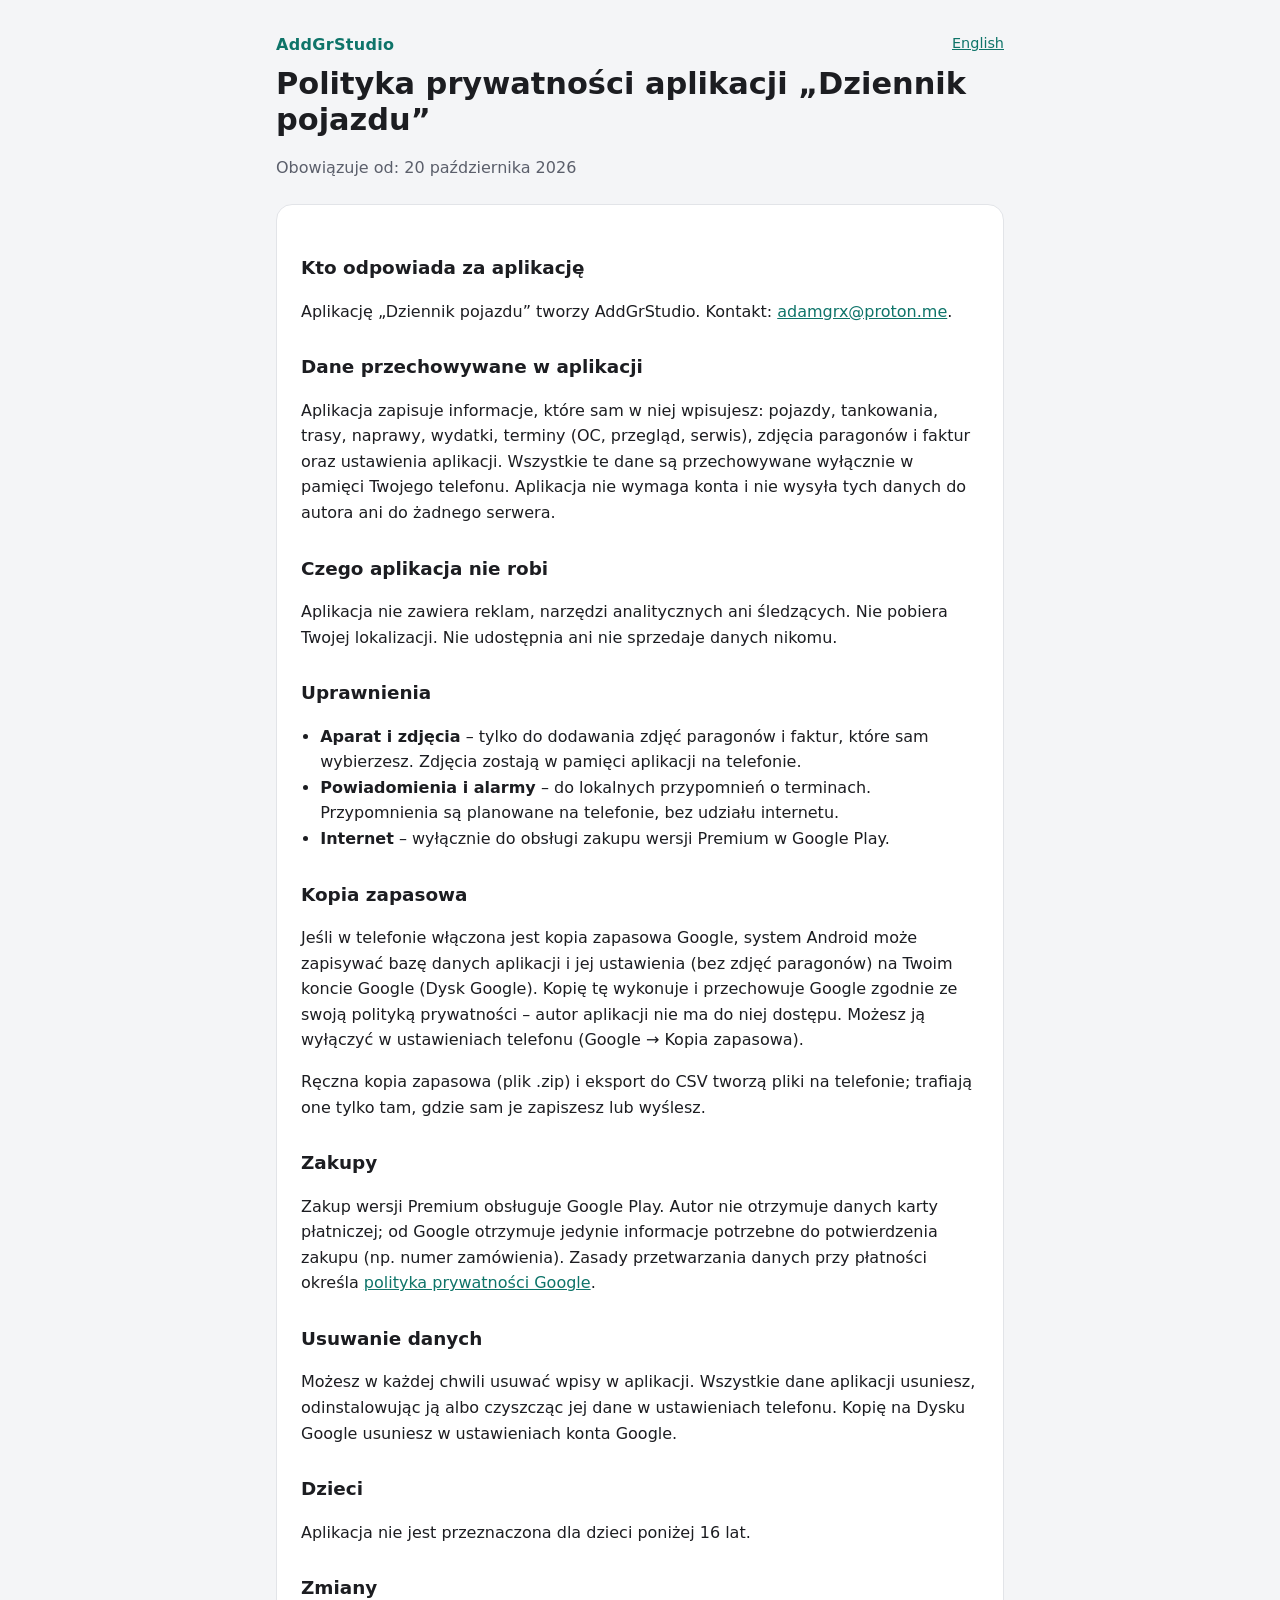
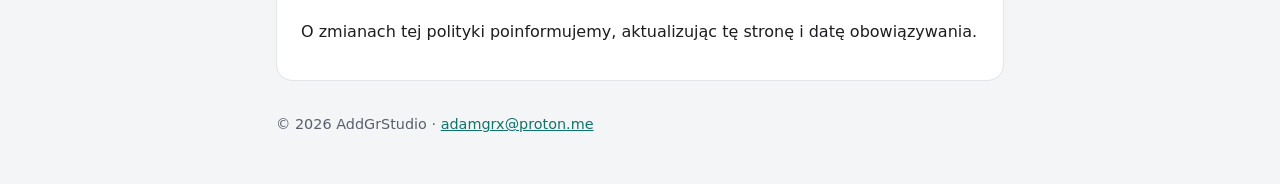
==== mojepojazdy/polityka-prywatnosci/index.html @ c3650df3 "Strona AddGrStudio i polityka prywatności aplikacji Dziennik pojazdu Co-Authored-By: Claude Opus 5.5" ====
<!doctype html>
<html lang="pl">
<head>
  <meta charset="utf-8">
  <meta name="viewport" content="width=device-width, initial-scale=1">
  <title>Polityka prywatności – Dziennik pojazdu</title>
  <meta name="description" content="Polityka prywatności aplikacji Dziennik pojazdu (AddGrStudio).">
  <link rel="stylesheet" href="../../style.css">
</head>
<body>
<main>
  <header>
    <a class="lang" href="../privacy-policy/">English</a>
    <a class="brand" href="../../">AddGrStudio</a>
    <h1>Polityka prywatności aplikacji „Dziennik pojazdu”</h1>
    <p class="muted">Obowiązuje od: 20 października 2026</p>
  </header>

  <div class="card">
    <h2>Kto odpowiada za aplikację</h2>
    <p>Aplikację „Dziennik pojazdu” tworzy AddGrStudio. Kontakt: <a href="mailto:adamgrx@proton.me">adamgrx@proton.me</a>.</p>

    <h2>Dane przechowywane w aplikacji</h2>
    <p>Aplikacja zapisuje informacje, które sam w niej wpisujesz: pojazdy, tankowania, trasy, naprawy, wydatki,
      terminy (OC, przegląd, serwis), zdjęcia paragonów i faktur oraz ustawienia aplikacji.
      Wszystkie te dane są przechowywane wyłącznie w pamięci Twojego telefonu. Aplikacja nie wymaga konta
      i nie wysyła tych danych do autora ani do żadnego serwera.</p>

    <h2>Czego aplikacja nie robi</h2>
    <p>Aplikacja nie zawiera reklam, narzędzi analitycznych ani śledzących. Nie pobiera Twojej lokalizacji.
      Nie udostępnia ani nie sprzedaje danych nikomu.</p>

    <h2>Uprawnienia</h2>
    <ul>
      <li><strong>Aparat i zdjęcia</strong> – tylko do dodawania zdjęć paragonów i faktur, które sam wybierzesz.
        Zdjęcia zostają w pamięci aplikacji na telefonie.</li>
      <li><strong>Powiadomienia i alarmy</strong> – do lokalnych przypomnień o terminach. Przypomnienia są
        planowane na telefonie, bez udziału internetu.</li>
      <li><strong>Internet</strong> – wyłącznie do obsługi zakupu wersji Premium w Google Play.</li>
    </ul>

    <h2>Kopia zapasowa</h2>
    <p>Jeśli w telefonie włączona jest kopia zapasowa Google, system Android może zapisywać bazę danych aplikacji
      i jej ustawienia (bez zdjęć paragonów) na Twoim koncie Google (Dysk Google). Kopię tę wykonuje i przechowuje
      Google zgodnie ze swoją polityką prywatności – autor aplikacji nie ma do niej dostępu. Możesz ją wyłączyć
      w ustawieniach telefonu (Google → Kopia zapasowa).</p>
    <p>Ręczna kopia zapasowa (plik .zip) i eksport do CSV tworzą pliki na telefonie; trafiają one tylko tam,
      gdzie sam je zapiszesz lub wyślesz.</p>

    <h2>Zakupy</h2>
    <p>Zakup wersji Premium obsługuje Google Play. Autor nie otrzymuje danych karty płatniczej; od Google
      otrzymuje jedynie informacje potrzebne do potwierdzenia zakupu (np. numer zamówienia). Zasady przetwarzania
      danych przy płatności określa
      <a href="https://policies.google.com/privacy">polityka prywatności Google</a>.</p>

    <h2>Usuwanie danych</h2>
    <p>Możesz w każdej chwili usuwać wpisy w aplikacji. Wszystkie dane aplikacji usuniesz, odinstalowując ją
      albo czyszcząc jej dane w ustawieniach telefonu. Kopię na Dysku Google usuniesz w ustawieniach konta Google.</p>

    <h2>Dzieci</h2>
    <p>Aplikacja nie jest przeznaczona dla dzieci poniżej 16 lat.</p>

    <h2>Zmiany</h2>
    <p>O zmianach tej polityki poinformujemy, aktualizując tę stronę i datę obowiązywania.</p>
  </div>

  <footer>© 2026 AddGrStudio · <a href="mailto:adamgrx@proton.me">adamgrx@proton.me</a></footer>
</main>
</body>
</html>
---- style.css ----
/* Wspólny wygląd stron AddGrStudio – jasny i ciemny motyw wg ustawień systemu */
:root {
  --bg: #f4f5f7;
  --card: #ffffff;
  --text: #1c1d21;
  --muted: #5b5f6b;
  --accent: #0e7469;
  --line: #e2e4e8;
}
@media (prefers-color-scheme: dark) {
  :root {
    --bg: #121212;
    --card: #1e1e1e;
    --text: #ececef;
    --muted: #a9adb7;
    --accent: #4fc3b5;
    --line: #333438;
  }
}
* { box-sizing: border-box; }
html { -webkit-text-size-adjust: 100%; }
body {
  margin: 0;
  background: var(--bg);
  color: var(--text);
  font: 16px/1.6 system-ui, -apple-system, "Segoe UI", Roboto, sans-serif;
}
main { max-width: 760px; margin: 0 auto; padding: 32px 16px 48px; }
header { margin-bottom: 24px; }
.brand { color: var(--accent); font-weight: 700; letter-spacing: .02em; text-decoration: none; }
h1 { font-size: 1.9rem; line-height: 1.2; margin: 8px 0 4px; }
h2 { font-size: 1.15rem; margin: 28px 0 8px; }
p, li { color: var(--text); }
.muted { color: var(--muted); }
.card { background: var(--card); border: 1px solid var(--line); border-radius: 16px; padding: 20px 24px; }
a { color: var(--accent); }
ul { padding-left: 1.2em; }
footer { margin-top: 32px; font-size: .9rem; color: var(--muted); }
.lang { float: right; font-size: .9rem; }
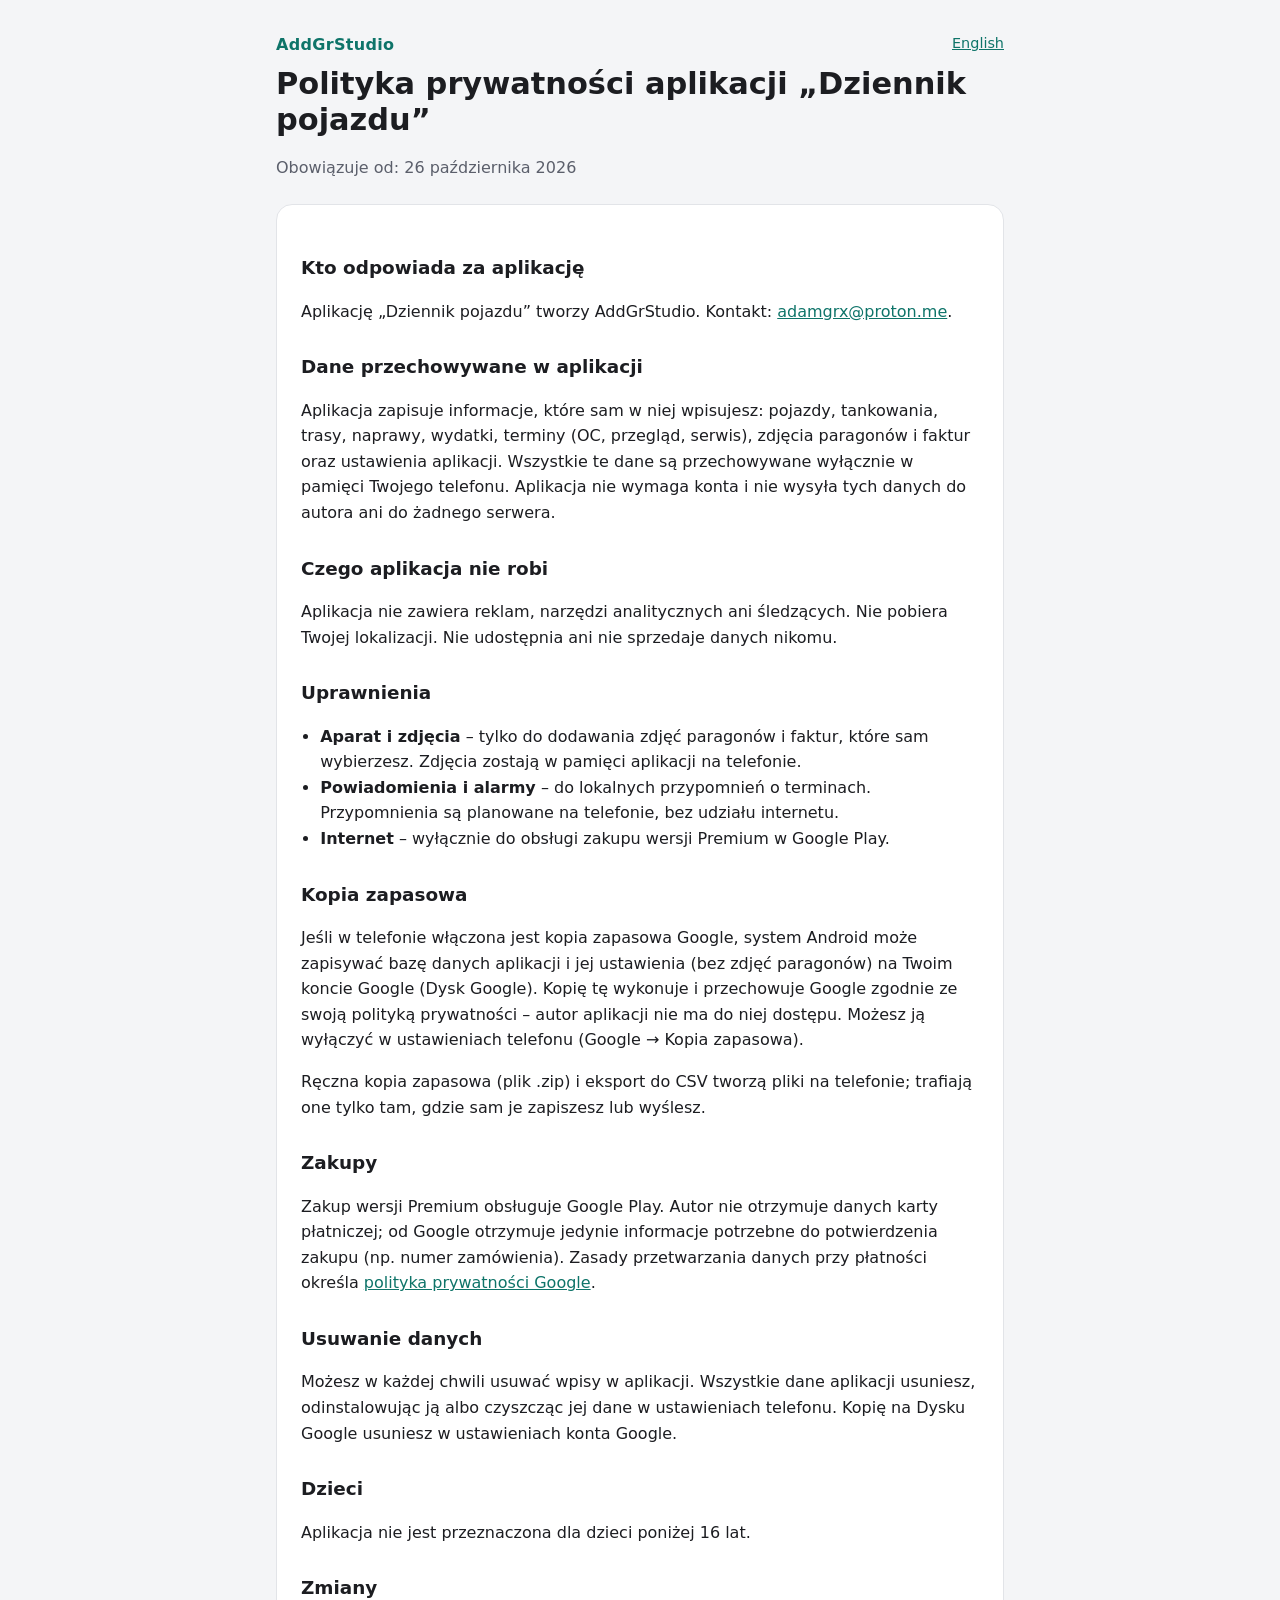
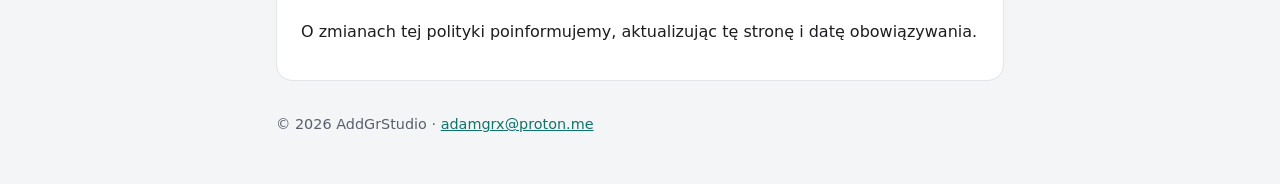
==== commit 133fd811: "Data obowiązywania polityki prywatności: 26 października 2026 Co-Authored-By: Claude Opus 5.5 <norep" ====
--- a/mojepojazdy/polityka-prywatnosci/index.html
+++ b/mojepojazdy/polityka-prywatnosci/index.html
@@ -13,7 +13,7 @@
     <a class="lang" href="../privacy-policy/">English</a>
     <a class="brand" href="../../">AddGrStudio</a>
     <h1>Polityka prywatności aplikacji „Dziennik pojazdu”</h1>
-    <p class="muted">Obowiązuje od: 20 października 2026</p>
+    <p class="muted">Obowiązuje od: 26 października 2026</p>
   </header>
 
   <div class="card">
